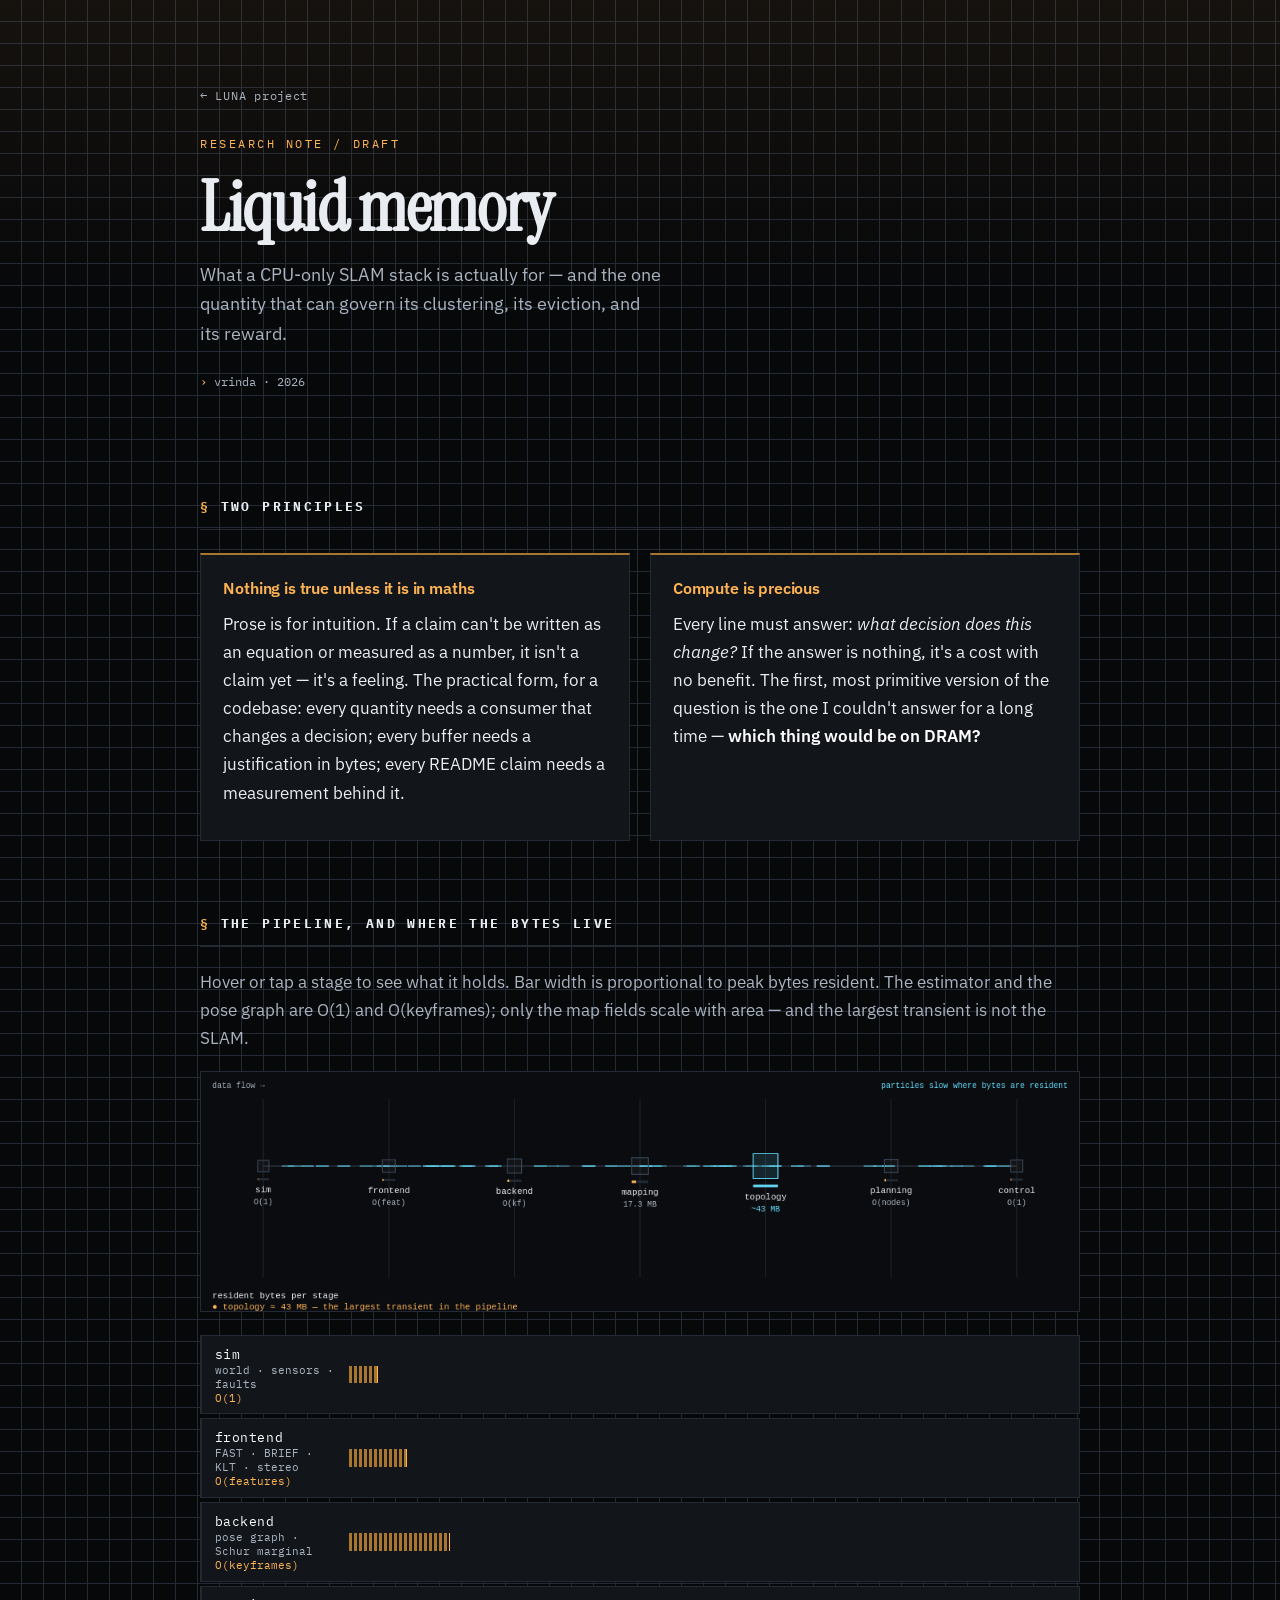
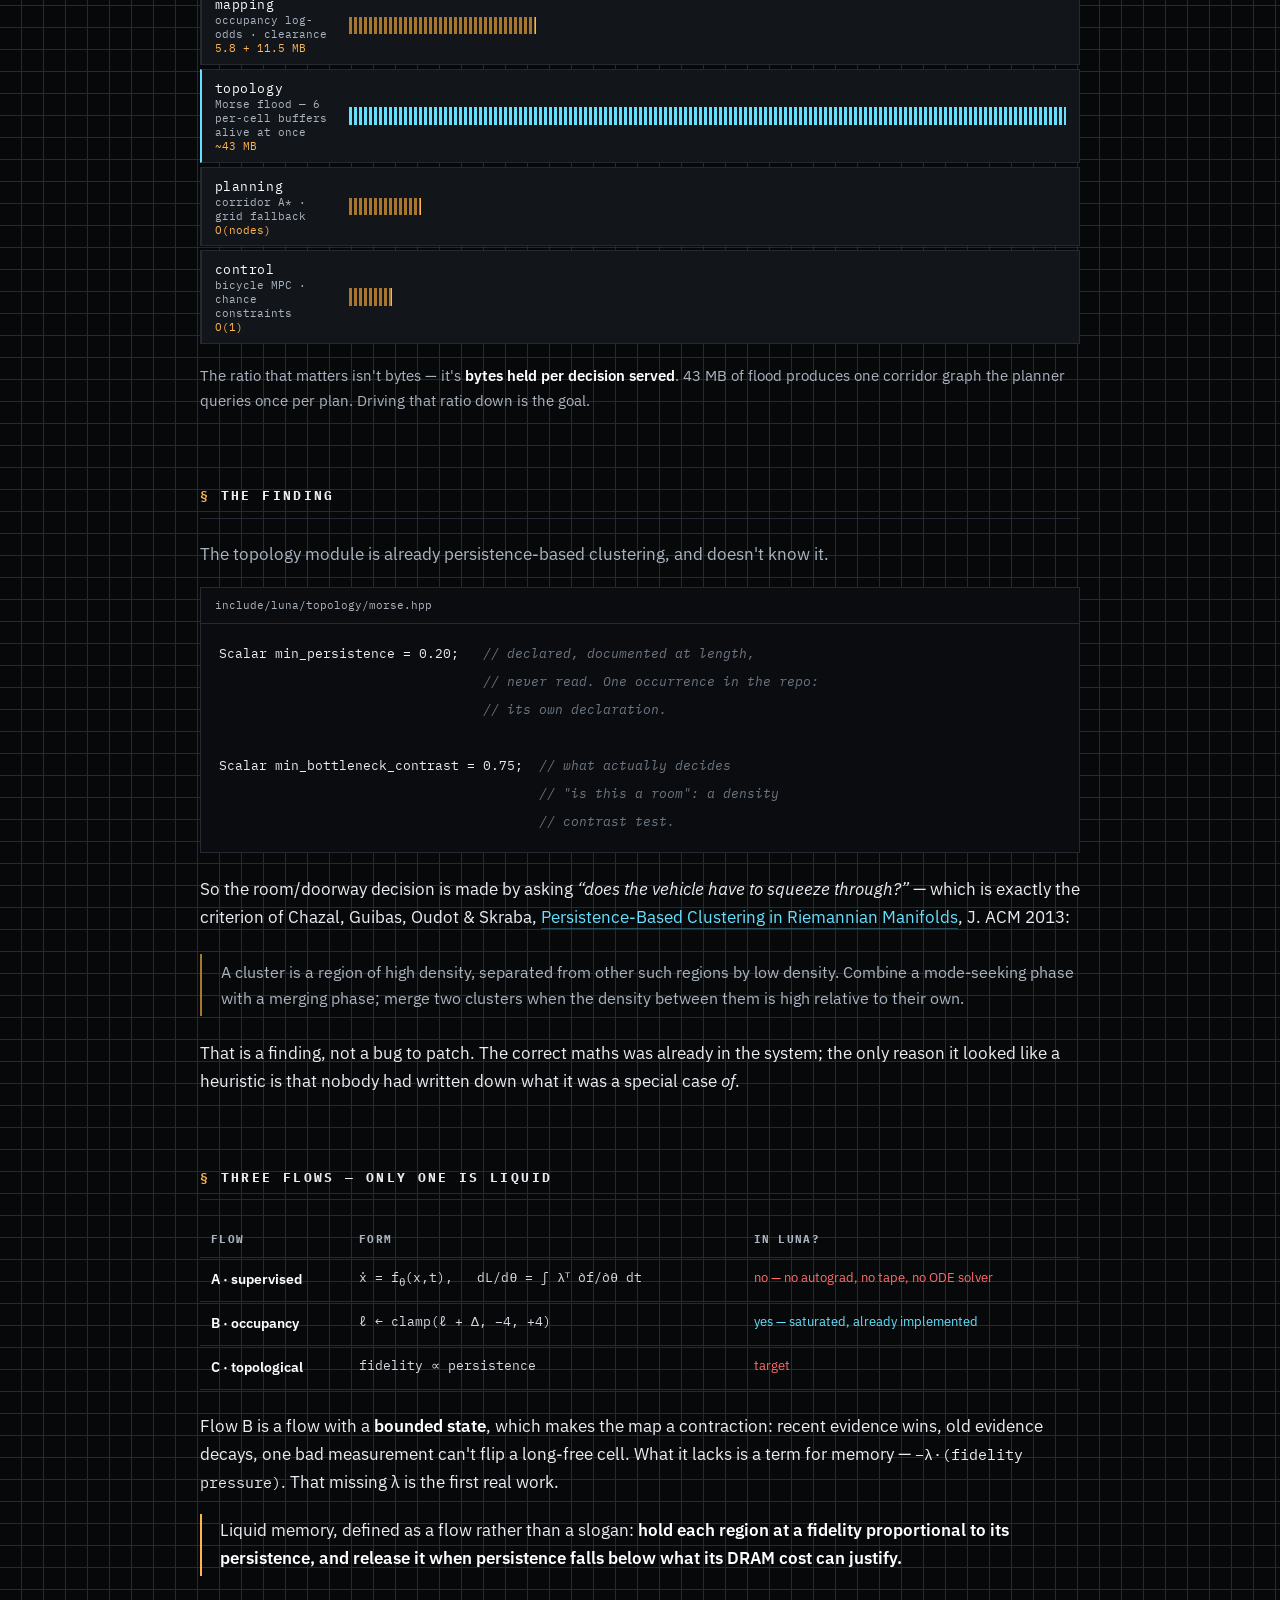
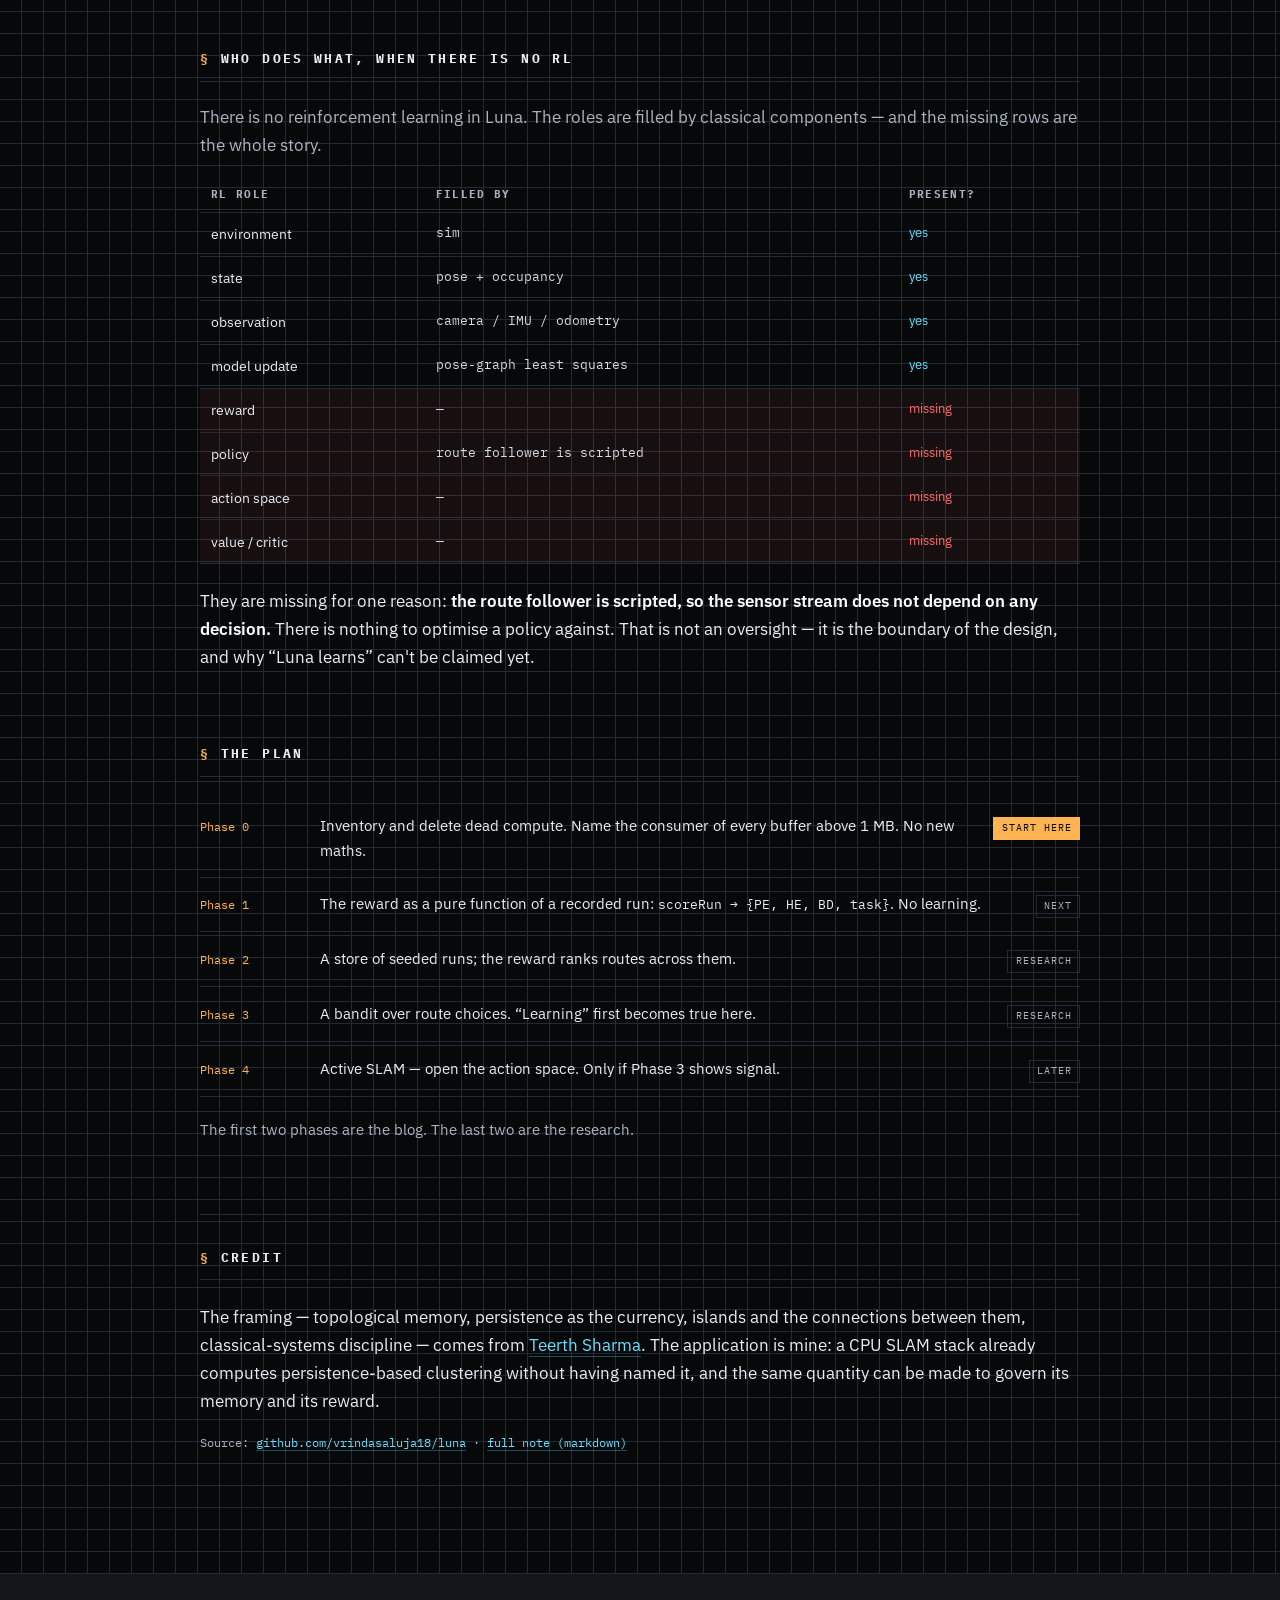
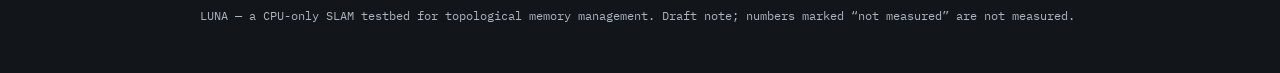
==== blog/index.html @ adcff3b0 "blog: publish the liquid-memory note under /blog Adds the research note as a second page of the proj" ====
<!DOCTYPE html>
<html lang="en">
<head>
<meta charset="utf-8">
<meta name="viewport" content="width=device-width, initial-scale=1">
<title>Liquid memory — LUNA</title>
<meta name="description" content="What a CPU-only SLAM stack is for: the topology module is already persistence-based clustering, and the same quantity can govern its memory and its reward.">
<meta name="theme-color" content="#07080a">
<link rel="preconnect" href="https://fonts.googleapis.com">
<link rel="preconnect" href="https://fonts.gstatic.com" crossorigin>
<link href="https://fonts.googleapis.com/css2?family=Instrument+Serif&family=IBM+Plex+Mono:wght@400;500;600&family=IBM+Plex+Sans:wght@300;400;500;600&display=swap" rel="stylesheet">
<link rel="icon" href="data:image/svg+xml,%3Csvg xmlns='http://www.w3.org/2000/svg' viewBox='0 0 32 32'%3E%3Ccircle cx='16' cy='16' r='13' fill='%23ffb454'/%3E%3Ccircle cx='21' cy='13' r='12' fill='%2307080a'/%3E%3C/svg%3E">
<link rel="stylesheet" href="style.css">
</head>
<body>

<header class="hero">
  <div class="wrap">
    <p class="backlink"><a href="../">← LUNA project</a></p>
    <p class="kicker">research note / draft</p>
    <h1>Liquid memory</h1>
    <p class="sub">What a CPU-only SLAM stack is actually for — and the one quantity that
      can govern its clustering, its eviction, and its reward.</p>
    <p class="byline">vrinda · <span id="yr"></span></p>
  </div>
</header>

<main class="wrap">

  <section>
    <h2>Two principles</h2>
    <div class="cols">
      <div class="card">
        <h3>Nothing is true unless it is in maths</h3>
        <p>Prose is for intuition. If a claim can't be written as an equation or measured as a
          number, it isn't a claim yet — it's a feeling. The practical form, for a codebase:
          every quantity needs a consumer that changes a decision; every buffer needs a
          justification in bytes; every README claim needs a measurement behind it.</p>
      </div>
      <div class="card">
        <h3>Compute is precious</h3>
        <p>Every line must answer: <em>what decision does this change?</em> If the answer is
          nothing, it's a cost with no benefit. The first, most primitive version of the
          question is the one I couldn't answer for a long time — <strong>which thing would
          be on DRAM?</strong></p>
      </div>
    </div>
  </section>

  <section>
    <h2>The pipeline, and where the bytes live</h2>
    <p class="lede">Hover or tap a stage to see what it holds. Bar width is proportional to
      peak bytes resident. The estimator and the pose graph are O(1) and O(keyframes); only
      the map fields scale with area — and the largest transient is not the SLAM.</p>

    <div class="flow">
      <canvas id="flowCanvas" width="1100" height="300" aria-label="Animated data flow from sensors through SLAM, map, topology, planning and control"></canvas>
    </div>

    <div class="stages" id="stageList">
      <button class="stage" data-k="sim">
        <span class="nm">sim</span><span class="bar" style="--w:4%"></span>
        <span class="meta">world · sensors · faults</span>
        <span class="bytes">O(1)</span>
      </button>
      <button class="stage" data-k="frontend">
        <span class="nm">frontend</span><span class="bar" style="--w:8%"></span>
        <span class="meta">FAST · BRIEF · KLT · stereo</span>
        <span class="bytes">O(features)</span>
      </button>
      <button class="stage" data-k="backend">
        <span class="nm">backend</span><span class="bar" style="--w:14%"></span>
        <span class="meta">pose graph · Schur marginal</span>
        <span class="bytes">O(keyframes)</span>
      </button>
      <button class="stage" data-k="mapping">
        <span class="nm">mapping</span><span class="bar" style="--w:26%"></span>
        <span class="meta">occupancy log-odds · clearance</span>
        <span class="bytes">5.8 + 11.5 MB</span>
      </button>
      <button class="stage hot" data-k="topology">
        <span class="nm">topology</span><span class="bar" style="--w:100%"></span>
        <span class="meta">Morse flood — 6 per-cell buffers alive at once</span>
        <span class="bytes">~43 MB</span>
      </button>
      <button class="stage" data-k="planning">
        <span class="nm">planning</span><span class="bar" style="--w:10%"></span>
        <span class="meta">corridor A* · grid fallback</span>
        <span class="bytes">O(nodes)</span>
      </button>
      <button class="stage" data-k="control">
        <span class="nm">control</span><span class="bar" style="--w:6%"></span>
        <span class="meta">bicycle MPC · chance constraints</span>
        <span class="bytes">O(1)</span>
      </button>
    </div>

    <p class="note" id="stageNote">The ratio that matters isn't bytes — it's
      <strong>bytes held per decision served</strong>. 43 MB of flood produces one corridor
      graph the planner queries once per plan. Driving that ratio down is the goal.</p>
  </section>

  <section>
    <h2>The finding</h2>
    <p class="lede">The topology module is already persistence-based clustering, and doesn't
      know it.</p>
    <div class="codecard">
      <div class="codehead">include/luna/topology/morse.hpp</div>
      <pre><code>Scalar min_persistence = 0.20;   <span class="cm">// declared, documented at length,
                                 // never read. One occurrence in the repo:
                                 // its own declaration.</span>

Scalar min_bottleneck_contrast = 0.75;  <span class="cm">// what actually decides
                                        // "is this a room": a density
                                        // contrast test.</span></code></pre>
    </div>
    <p>So the room/doorway decision is made by asking <em>“does the vehicle have to squeeze
      through?”</em> — which is exactly the criterion of Chazal, Guibas, Oudot &amp; Skraba,
      <a href="https://doi.org/10.1145/2535927">Persistence-Based Clustering in Riemannian
      Manifolds</a>, J. ACM 2013:</p>
    <blockquote>A cluster is a region of high density, separated from other such regions by
      low density. Combine a mode-seeking phase with a merging phase; merge two clusters when
      the density between them is high relative to their own.</blockquote>
    <p>That is a finding, not a bug to patch. The correct maths was already in the system; the
      only reason it looked like a heuristic is that nobody had written down what it was a
      special case <em>of</em>.</p>
  </section>

  <section>
    <h2>Three flows — only one is liquid</h2>
    <table class="tbl">
      <thead><tr><th>flow</th><th>form</th><th>in Luna?</th></tr></thead>
      <tbody>
        <tr>
          <td><strong>A · supervised</strong></td>
          <td class="mono">ẋ = f<sub>θ</sub>(x,t), &nbsp; dL/dθ = ∫ λᵀ ∂f/∂θ dt</td>
          <td class="no">no — no autograd, no tape, no ODE solver</td>
        </tr>
        <tr>
          <td><strong>B · occupancy</strong></td>
          <td class="mono">ℓ ← clamp(ℓ + Δ, −4, +4)</td>
          <td class="yes">yes — saturated, already implemented</td>
        </tr>
        <tr>
          <td><strong>C · topological</strong></td>
          <td class="mono">fidelity ∝ persistence</td>
          <td class="no">target</td>
        </tr>
      </tbody>
    </table>
    <p>Flow B is a flow with a <strong>bounded state</strong>, which makes the map a
      contraction: recent evidence wins, old evidence decays, one bad measurement can't flip a
      long-free cell. What it lacks is a term for memory — <span class="mono">−λ·(fidelity
      pressure)</span>. That missing λ is the first real work.</p>
    <p class="punch">Liquid memory, defined as a flow rather than a slogan: <strong>hold each
      region at a fidelity proportional to its persistence, and release it when persistence
      falls below what its DRAM cost can justify.</strong></p>
  </section>

  <section>
    <h2>Who does what, when there is no RL</h2>
    <p class="lede">There is no reinforcement learning in Luna. The roles are filled by
      classical components — and the missing rows are the whole story.</p>
    <table class="tbl">
      <thead><tr><th>RL role</th><th>filled by</th><th>present?</th></tr></thead>
      <tbody>
        <tr><td>environment</td><td class="mono">sim</td><td class="yes">yes</td></tr>
        <tr><td>state</td><td class="mono">pose + occupancy</td><td class="yes">yes</td></tr>
        <tr><td>observation</td><td class="mono">camera / IMU / odometry</td><td class="yes">yes</td></tr>
        <tr><td>model update</td><td class="mono">pose-graph least squares</td><td class="yes">yes</td></tr>
        <tr class="miss"><td>reward</td><td class="mono">—</td><td class="no">missing</td></tr>
        <tr class="miss"><td>policy</td><td class="mono">route follower is scripted</td><td class="no">missing</td></tr>
        <tr class="miss"><td>action space</td><td class="mono">—</td><td class="no">missing</td></tr>
        <tr class="miss"><td>value / critic</td><td class="mono">—</td><td class="no">missing</td></tr>
      </tbody>
    </table>
    <p>They are missing for one reason: <strong>the route follower is scripted, so the sensor
      stream does not depend on any decision.</strong> There is nothing to optimise a policy
      against. That is not an oversight — it is the boundary of the design, and why “Luna
      learns” can't be claimed yet.</p>
  </section>

  <section>
    <h2>The plan</h2>
    <ol class="phases">
      <li><span class="ph">Phase 0</span><span class="pd">Inventory and delete dead compute. Name the consumer of every buffer above 1 MB. No new maths.</span><span class="tag now">start here</span></li>
      <li><span class="ph">Phase 1</span><span class="pd">The reward as a pure function of a recorded run: <span class="mono">scoreRun → {PE, HE, BD, task}</span>. No learning.</span><span class="tag">next</span></li>
      <li><span class="ph">Phase 2</span><span class="pd">A store of seeded runs; the reward ranks routes across them.</span><span class="tag">research</span></li>
      <li><span class="ph">Phase 3</span><span class="pd">A bandit over route choices. “Learning” first becomes true here.</span><span class="tag">research</span></li>
      <li><span class="ph">Phase 4</span><span class="pd">Active SLAM — open the action space. Only if Phase 3 shows signal.</span><span class="tag">later</span></li>
    </ol>
    <p class="note">The first two phases are the blog. The last two are the research.</p>
  </section>

  <section class="credit">
    <h2>Credit</h2>
    <p>The framing — topological memory, persistence as the currency, islands and the
      connections between them, classical-systems discipline — comes from
      <a href="https://github.com/teerthsharma">Teerth Sharma</a>. The application is mine:
      a CPU SLAM stack already computes persistence-based clustering without having named it,
      and the same quantity can be made to govern its memory and its reward.</p>
    <p class="meta">Source: <a href="https://github.com/vrindasaluja18/luna">github.com/vrindasaluja18/luna</a>
      · <a href="https://github.com/vrindasaluja18/luna/blob/main/docs/blog/01-liquid-memory.md">full note (markdown)</a></p>
  </section>

</main>

<footer>
  <div class="wrap">
    <p>LUNA — a CPU-only SLAM testbed for topological memory management. Draft note; numbers
      marked “not measured” are not measured.</p>
  </div>
</footer>

<script src="flow.js"></script>
</body>
</html>
---- blog/style.css ----
/* LUNA — research note.
   Aesthetic: engineering datasheet / oscilloscope. Ink ground, blueprint grid,
   amber trace, monospace data. No gradients-as-decoration, no glass, no
   rounded-everything. */

/* Palette matched to the project landing page (amber #ffb454 / cyan #66e0ff on
   #07080a) so the blog reads as part of the same site. */
:root {
  --ink:      #07080a;
  --ink-2:    #12161b;
  --paper:    #e9edf2;
  --dim:      #aab4c0;
  --dim-2:    #6d7885;
  --rule:     #232a33;
  --amber:    #ffb454;
  --amber-lo: #a9762f;
  --trace:    #66e0ff;
  --warn:     #ff6b6b;
  --mono: "IBM Plex Mono", ui-monospace, "SFMono-Regular", Menlo, Consolas, monospace;
  --serif: "Instrument Serif", "Iowan Old Style", Palatino, Georgia, serif;
  --sans: "IBM Plex Sans", system-ui, -apple-system, "Segoe UI", sans-serif;
  --grid: 22px;
}

* { box-sizing: border-box; }

html { scroll-behavior: smooth; }

body {
  margin: 0;
  background-color: var(--ink);
  background-image:
    linear-gradient(var(--rule) 1px, transparent 1px),
    linear-gradient(90deg, var(--rule) 1px, transparent 1px);
  background-size: var(--grid) var(--grid);
  background-position: -1px -1px;
  color: var(--paper);
  font-family: var(--sans);
  font-size: 17px;
  line-height: 1.65;
  -webkit-font-smoothing: antialiased;
}

.wrap { width: min(880px, 92vw); margin: 0 auto; }

/* ---------- hero ---------- */

.hero {
  border-bottom: 1px solid var(--rule);
  background: linear-gradient(180deg, rgba(255,180,84,.06), transparent 70%);
  padding: 5rem 0 3rem;
}
.kicker {
  font-family: var(--mono);
  font-size: .72rem;
  letter-spacing: .22em;
  text-transform: uppercase;
  color: var(--amber);
  margin: 0 0 1.2rem;
}
.hero h1 {
  font-family: var(--serif);
  font-weight: 400;
  font-size: clamp(2.6rem, 7vw, 4.4rem);
  line-height: 1.02;
  margin: 0 0 1rem;
  letter-spacing: -.02em;
  font-weight: 600;
}
.hero .sub { font-size: 1.12rem; color: var(--dim); max-width: 42ch; margin: 0 0 1.4rem; }
.byline { font-family: var(--mono); font-size: .78rem; color: var(--dim); margin: 0; }
.byline::before { content: "› "; color: var(--amber); }

/* ---------- sections ---------- */

main { padding: 3.5rem 0 1rem; }
section { margin: 0 0 4.5rem; }

h2 {
  font-family: var(--mono);
  font-size: .82rem;
  letter-spacing: .18em;
  text-transform: uppercase;
  color: var(--paper);
  margin: 0 0 1.4rem;
  padding-bottom: .7rem;
  border-bottom: 1px solid var(--rule);
}
h2::before { content: "§ "; color: var(--amber); }

h3 { font-family: var(--sans); font-size: 1.05rem; margin: 0 0 .5rem; font-weight: 600; letter-spacing: -.01em; }

p { margin: 0 0 1.1rem; }
.lede { font-size: 1.06rem; color: var(--dim); }
.note { color: var(--dim); font-size: .95rem; }
.punch {
  border-left: 2px solid var(--amber);
  padding: .2rem 0 .2rem 1.1rem;
  font-size: 1.06rem;
}

a { color: var(--trace); text-decoration: none; border-bottom: 1px solid rgba(102,224,255,.3); }
a:hover { border-bottom-color: var(--trace); }

em { font-style: italic; }
strong { font-weight: 600; color: #fff; }
.mono, code { font-family: var(--mono); font-size: .88em; }

blockquote {
  margin: 1.4rem 0;
  padding: .3rem 0 .3rem 1.2rem;
  border-left: 2px solid var(--amber-lo);
  color: var(--dim);
  font-size: 1rem;
}

/* ---------- cards ---------- */

.cols { display: grid; grid-template-columns: 1fr 1fr; gap: 1.2rem; }
@media (max-width: 640px) { .cols { grid-template-columns: 1fr; } }

.card {
  border: 1px solid var(--rule);
  border-top: 2px solid var(--amber-lo);
  background: var(--ink-2);
  padding: 1.3rem 1.4rem 1rem;
}
.card h3 { color: var(--amber); font-size: 1.02rem; }

/* ---------- data-flow animation ---------- */

.flow {
  border: 1px solid var(--rule);
  background: #0a0c0f;
  margin: 0 0 1.4rem;
}
#flowCanvas { display: block; width: 100%; height: auto; }

.stages { display: grid; gap: 4px; margin-bottom: 1.2rem; }

.stage {
  display: grid;
  grid-template-columns: 7.5rem 1fr;
  grid-template-areas: "nm bar" "meta bar" "bytes bar";
  gap: 0 .9rem;
  align-items: center;
  text-align: left;
  font-family: var(--mono);
  background: var(--ink-2);
  border: 1px solid var(--rule);
  border-left: 2px solid var(--rule);
  color: var(--paper);
  padding: .55rem .8rem;
  cursor: pointer;
  transition: border-color .18s, background .18s;
}
.stage:hover, .stage.active { border-left-color: var(--amber); background: #16202c; }
.stage.hot { border-left-color: var(--trace); }
.stage .nm { grid-area: nm; font-size: .84rem; color: #fff; letter-spacing: .04em; }
.stage .meta { grid-area: meta; font-size: .68rem; color: var(--dim); }
.stage .bytes { grid-area: bytes; font-size: .68rem; color: var(--amber); }
.stage .bar {
  grid-area: bar;
  height: 1.1rem;
  width: var(--w);
  background: repeating-linear-gradient(90deg, var(--amber-lo) 0 3px, transparent 3px 5px);
  border-right: 1px solid var(--amber);
  transition: width .3s;
}
.stage.hot .bar { background: repeating-linear-gradient(90deg, var(--trace) 0 3px, transparent 3px 5px); border-right-color: var(--trace); }

/* ---------- code ---------- */

.codecard { border: 1px solid var(--rule); background: #0a0c0f; margin: 0 0 1.4rem; }
.codehead {
  font-family: var(--mono); font-size: .7rem; color: var(--dim);
  padding: .5rem .9rem; border-bottom: 1px solid var(--rule);
}
.codecard pre { margin: 0; padding: 1rem 1.1rem; overflow-x: auto; }
.codecard code { font-size: .82rem; line-height: 1.7; color: var(--paper); }
.cm { color: #6d7885; font-style: italic; }

/* ---------- tables ---------- */

.tbl { width: 100%; border-collapse: collapse; margin: 0 0 1.4rem; font-size: .9rem; }
.tbl th {
  font-family: var(--mono); font-size: .68rem; letter-spacing: .12em; text-transform: uppercase;
  color: var(--dim); text-align: left; padding: .5rem .7rem; border-bottom: 1px solid var(--rule);
}
.tbl td { padding: .6rem .7rem; border-bottom: 1px solid var(--rule); vertical-align: top; }
.tbl td.mono { font-size: .82rem; color: #d5dbe3; }
.tbl .yes { color: var(--trace); font-size: .8rem; }
.tbl .no  { color: var(--warn); font-size: .8rem; }
.tbl tr.miss td { background: rgba(255,107,107,.06); }

/* ---------- phases ---------- */

.phases { list-style: none; counter-reset: ph; margin: 0 0 1.2rem; padding: 0; }
.phases li {
  display: grid; grid-template-columns: 6.5rem 1fr auto; gap: .3rem 1rem;
  align-items: baseline; padding: .85rem 0; border-bottom: 1px solid var(--rule);
}
@media (max-width: 640px) { .phases li { grid-template-columns: 1fr; } }
.ph { font-family: var(--mono); font-size: .76rem; color: var(--amber); }
.pd { font-size: .95rem; }
.tag {
  font-family: var(--mono); font-size: .64rem; letter-spacing: .1em; text-transform: uppercase;
  color: var(--dim); border: 1px solid var(--rule); padding: .12rem .45rem; white-space: nowrap;
}
.tag.now { color: var(--ink); background: var(--amber); border-color: var(--amber); }

/* ---------- credit / footer ---------- */

.credit { border-top: 1px solid var(--rule); padding-top: 2rem; }
.credit .meta { font-family: var(--mono); font-size: .76rem; color: var(--dim); }

footer {
  border-top: 1px solid var(--rule); margin-top: 2rem; padding: 2rem 0 3rem;
  background: var(--ink-2);
}
footer p { font-family: var(--mono); font-size: .74rem; color: var(--dim); margin: 0; }

@media (prefers-reduced-motion: reduce) {
  .stage .bar { transition: none; }
}

/* ---------- blog backlink ---------- */
.backlink { margin: 0 0 1.6rem; }
.backlink a {
  font-family: var(--mono); font-size: .76rem; letter-spacing: .06em;
  border-bottom: none; color: var(--dim);
}
.backlink a:hover { color: var(--amber); }
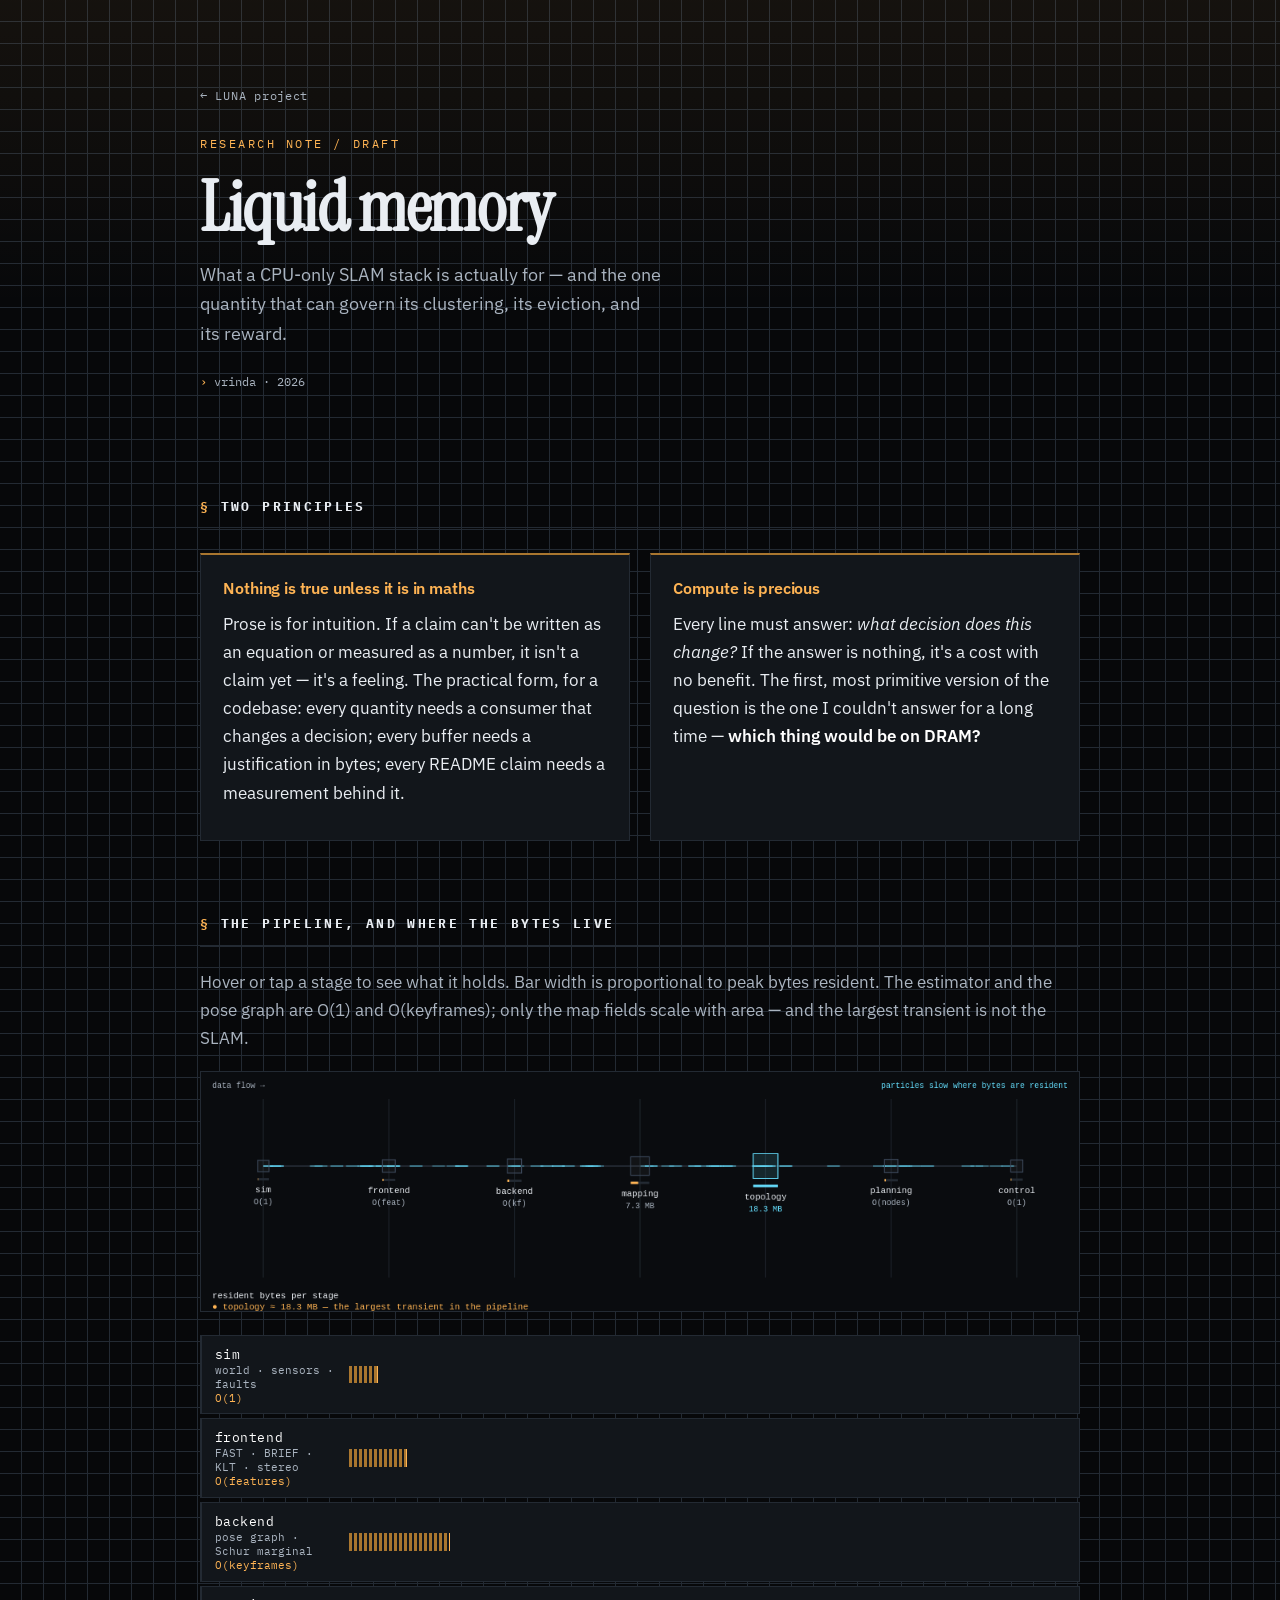
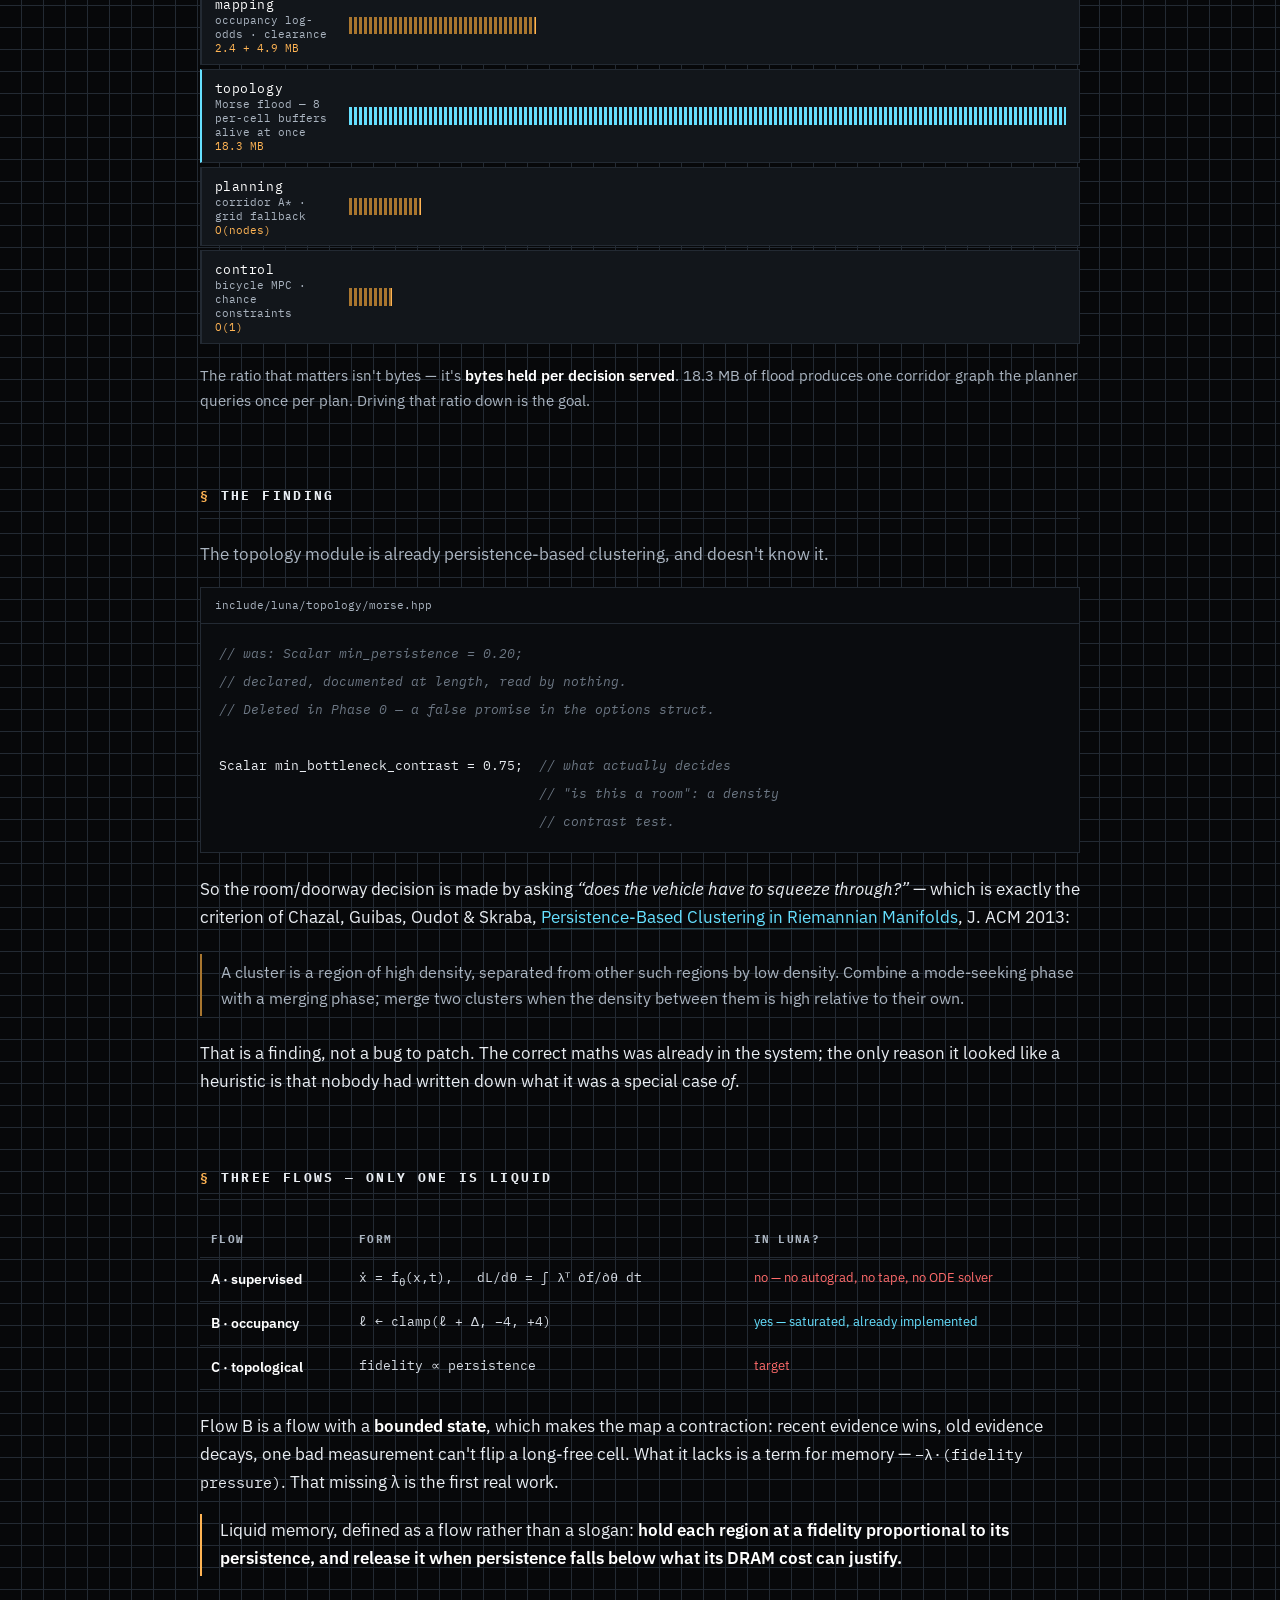
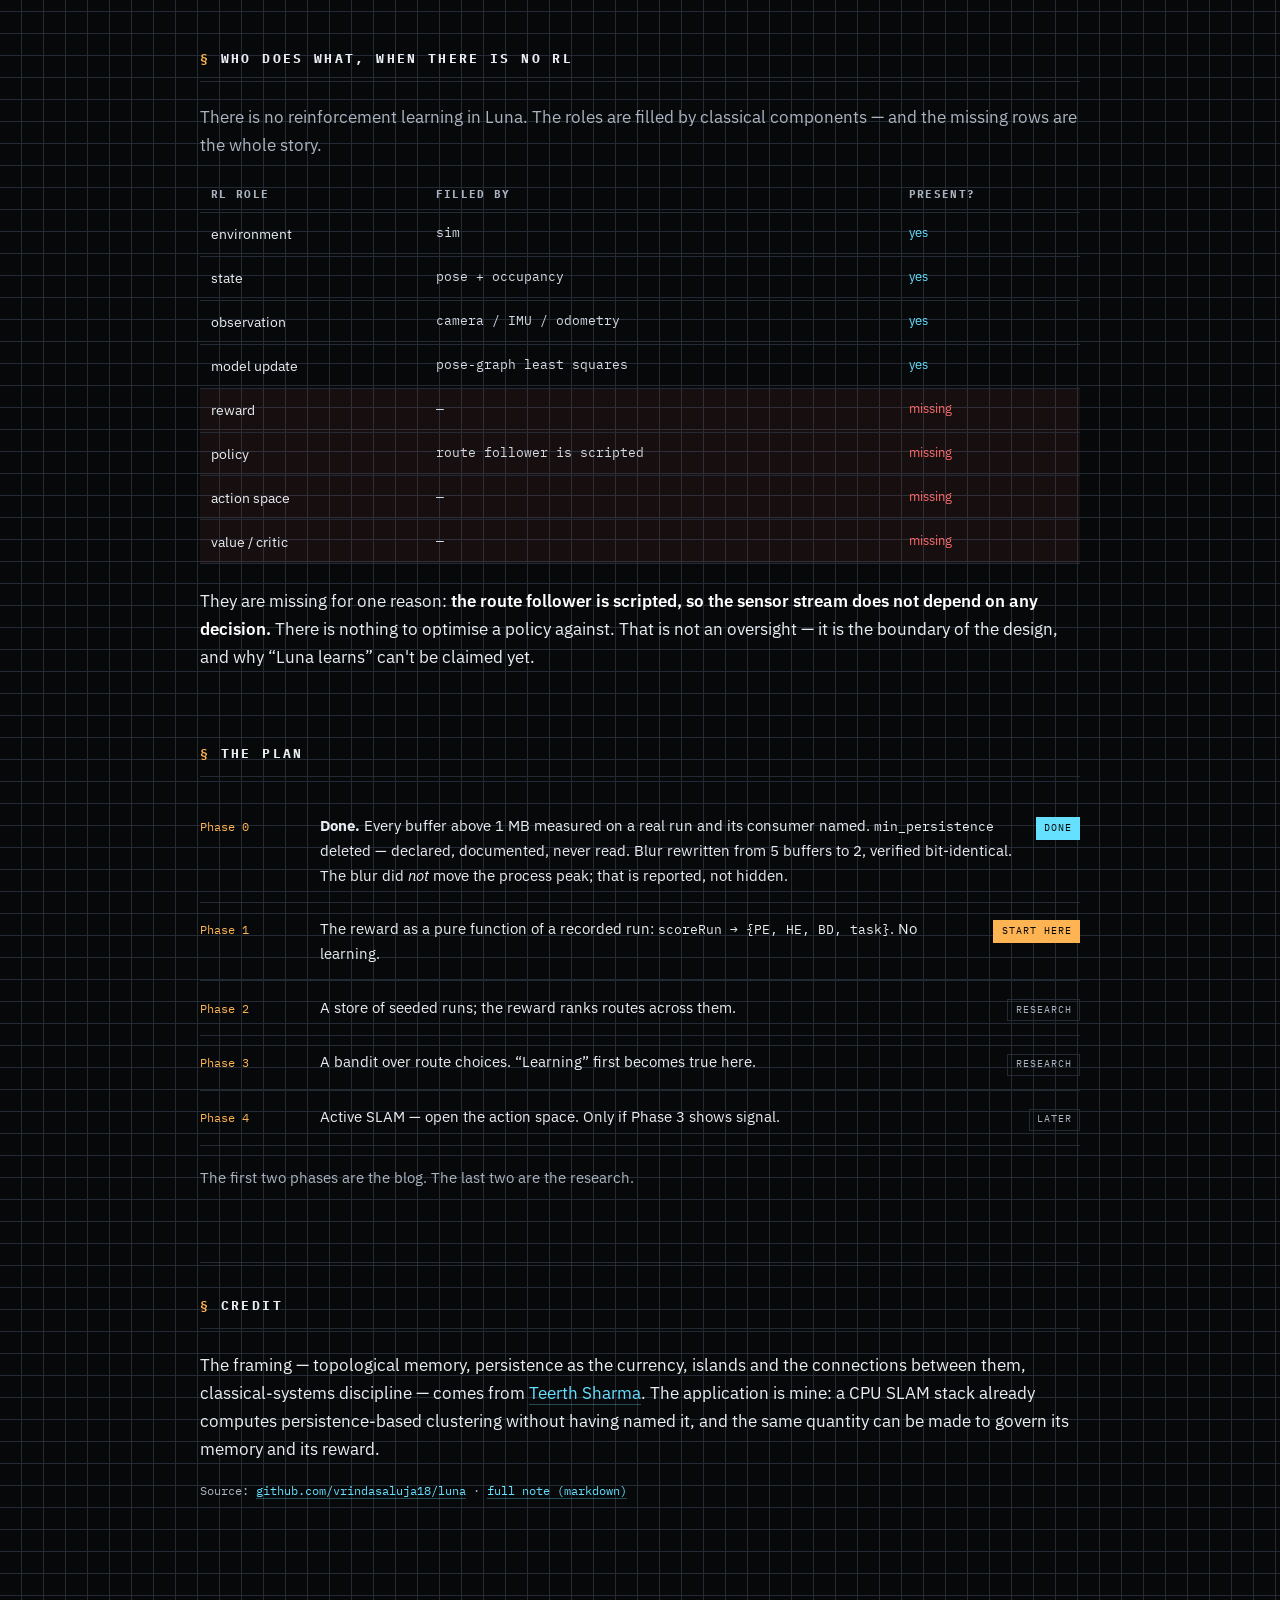
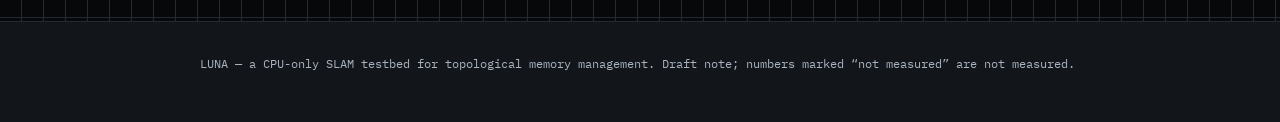
==== commit f6b26352: "site: propagate the measured Phase 0 numbers to the published pages The published blog carried estim" ====
--- a/blog/index.html
+++ b/blog/index.html
@@ -76,12 +76,12 @@
       <button class="stage" data-k="mapping">
         <span class="nm">mapping</span><span class="bar" style="--w:26%"></span>
         <span class="meta">occupancy log-odds · clearance</span>
-        <span class="bytes">5.8 + 11.5 MB</span>
+        <span class="bytes">2.4 + 4.9 MB</span>
       </button>
       <button class="stage hot" data-k="topology">
         <span class="nm">topology</span><span class="bar" style="--w:100%"></span>
-        <span class="meta">Morse flood — 6 per-cell buffers alive at once</span>
-        <span class="bytes">~43 MB</span>
+        <span class="meta">Morse flood — 8 per-cell buffers alive at once</span>
+        <span class="bytes">18.3 MB</span>
       </button>
       <button class="stage" data-k="planning">
         <span class="nm">planning</span><span class="bar" style="--w:10%"></span>
@@ -96,7 +96,7 @@
     </div>
 
     <p class="note" id="stageNote">The ratio that matters isn't bytes — it's
-      <strong>bytes held per decision served</strong>. 43 MB of flood produces one corridor
+      <strong>bytes held per decision served</strong>. 18.3 MB of flood produces one corridor
       graph the planner queries once per plan. Driving that ratio down is the goal.</p>
   </section>
 
@@ -106,9 +106,9 @@
       know it.</p>
     <div class="codecard">
       <div class="codehead">include/luna/topology/morse.hpp</div>
-      <pre><code>Scalar min_persistence = 0.20;   <span class="cm">// declared, documented at length,
-                                 // never read. One occurrence in the repo:
-                                 // its own declaration.</span>
+      <pre><code><span class="cm">// was: Scalar min_persistence = 0.20;
+// declared, documented at length, read by nothing.
+// Deleted in Phase 0 — a false promise in the options struct.</span>
 
 Scalar min_bottleneck_contrast = 0.75;  <span class="cm">// what actually decides
                                         // "is this a room": a density
@@ -183,8 +183,8 @@
   <section>
     <h2>The plan</h2>
     <ol class="phases">
-      <li><span class="ph">Phase 0</span><span class="pd">Inventory and delete dead compute. Name the consumer of every buffer above 1 MB. No new maths.</span><span class="tag now">start here</span></li>
-      <li><span class="ph">Phase 1</span><span class="pd">The reward as a pure function of a recorded run: <span class="mono">scoreRun → {PE, HE, BD, task}</span>. No learning.</span><span class="tag">next</span></li>
+      <li><span class="ph">Phase 0</span><span class="pd"><b>Done.</b> Every buffer above 1 MB measured on a real run and its consumer named. <span class="mono">min_persistence</span> deleted — declared, documented, never read. Blur rewritten from 5 buffers to 2, verified bit-identical. The blur did <em>not</em> move the process peak; that is reported, not hidden.</span><span class="tag done">done</span></li>
+      <li><span class="ph">Phase 1</span><span class="pd">The reward as a pure function of a recorded run: <span class="mono">scoreRun → {PE, HE, BD, task}</span>. No learning.</span><span class="tag now">start here</span></li>
       <li><span class="ph">Phase 2</span><span class="pd">A store of seeded runs; the reward ranks routes across them.</span><span class="tag">research</span></li>
       <li><span class="ph">Phase 3</span><span class="pd">A bandit over route choices. “Learning” first becomes true here.</span><span class="tag">research</span></li>
       <li><span class="ph">Phase 4</span><span class="pd">Active SLAM — open the action space. Only if Phase 3 shows signal.</span><span class="tag">later</span></li>
--- a/blog/style.css
+++ b/blog/style.css
@@ -208,6 +208,7 @@
   color: var(--dim); border: 1px solid var(--rule); padding: .12rem .45rem; white-space: nowrap;
 }
 .tag.now { color: var(--ink); background: var(--amber); border-color: var(--amber); }
+.tag.done { color: var(--ink); background: var(--trace); border-color: var(--trace); }
 
 /* ---------- credit / footer ---------- */
 
